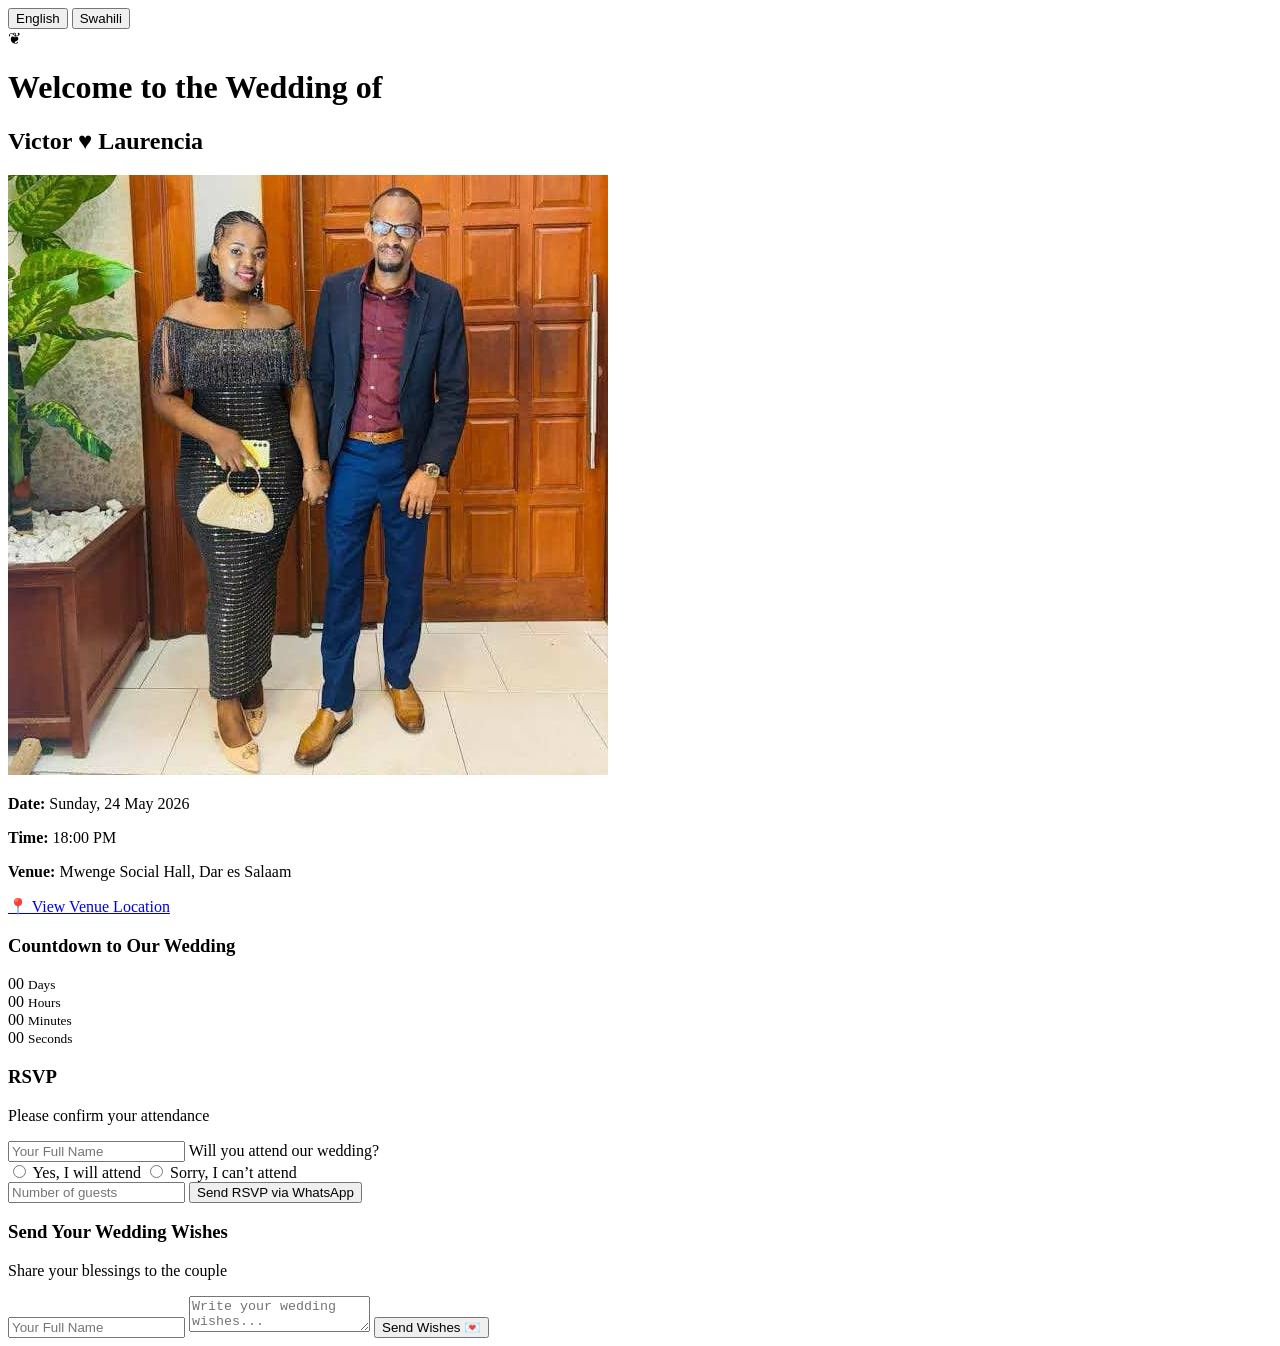
==== Joshua/index.html @ 0473316f "Create index.html" ====
<!DOCTYPE html>
<html lang="en">
<head>
<meta charset="UTF-8">
<title>Wedding Invitation</title>
<meta name="viewport" content="width=device-width, initial-scale=1.0">

<link href="https://fonts.googleapis.com/css2?family=Great+Vibes&family=Playfair+Display:wght@400;500;600;700&display=swap" rel="stylesheet">

<link rel="stylesheet" href="style.css">
</head>

<body>

<div class="container">

  <!-- LANGUAGE SWITCH -->
  <div class="lang-switch">
    <button type="button" onclick="setLang('en')">English</button>
    <button type="button" onclick="setLang('sw')">Swahili</button>
  </div>

  <!-- TOP DECORATION -->
  <div class="top-decoration">❦</div>

  <!-- HEADER -->
  <h1 id="site-title">Welcome to the Wedding of</h1>

  <div class="decorative-line"></div>

  <h2 id="couple-names">
    <span class="couple-name-style">Victor ♥ Laurencia</span>
  </h2>

  <div class="decorative-line small"></div>

  <!-- IMAGE -->
  <img src="../Assets/image/p-e.jpeg"
       alt="Wedding Picture"
       class="centered-image"
       id="secretImage">

  <!-- DETAILS -->
  <div class="details-section">

    <p id="date">
      <strong>Date:</strong> Sunday, 24 May 2026
    </p>

    <p id="time">
      <strong>Time:</strong> 18:00 PM
    </p>

    <p id="venue">
      <strong>Venue:</strong> Mwenge Social Hall, Dar es Salaam
    </p>

  </div>

  <!-- MAP BUTTON -->
  <a href="https://maps.google.com/?q=Mwenge+Social+Hall"
     target="_blank"
     class="venue-btn">

     📍 View Venue Location

  </a>

  <!-- COUNTDOWN -->
  <div class="countdown-container">

    <h3>Countdown to Our Wedding</h3>

    <div id="countdown">

      <div class="countdown-box">
        <span id="days">00</span>
        <small>Days</small>
      </div>

      <div class="countdown-box">
        <span id="hours">00</span>
        <small>Hours</small>
      </div>

      <div class="countdown-box">
        <span id="minutes">00</span>
        <small>Minutes</small>
      </div>

      <div class="countdown-box">
        <span id="seconds">00</span>
        <small>Seconds</small>
      </div>

    </div>

  </div>

  <!-- RSVP SECTION -->
  <div class="rsvp-section">

    <h3 id="rsvp-title">RSVP</h3>

    <p id="rsvp-subtitle">
      Please confirm your attendance
    </p>

    <form onsubmit="sendRSVP(event)">

      <input type="text"
             id="rsvpName"
             placeholder="Your Full Name"
             required>

      <label class="question" id="attendance-question">
        Will you attend our wedding?
      </label>

      <div class="attendance-options">

        <label class="option-card">

          <input type="radio"
                 name="attendance"
                 value="Will attend"
                 required>

          <span id="attend-yes">
            Yes, I will attend
          </span>

        </label>

        <label class="option-card">

          <input type="radio"
                 name="attendance"
                 value="Will not attend">

          <span id="attend-no">
            Sorry, I can’t attend
          </span>

        </label>

      </div>

      <input type="number"
             id="rsvpGuests"
             placeholder="Number of guests"
             min="1">

      <button type="submit" id="rsvp-btn">
        Send RSVP via WhatsApp
      </button>

    </form>

  </div>

  <!-- WISHES SECTION -->
  <div class="rsvp-section">

    <h3 id="wish-title">
      Send Your Wedding Wishes
    </h3>

    <p id="wish-subtitle">
      Share your blessings to the couple
    </p>

    <form onsubmit="sendWish(event)">

      <input type="text"
             id="wishName"
             placeholder="Your Full Name"
             required>

      <textarea id="wishMessage"
                placeholder="Write your wedding wishes..."
                required></textarea>

      <button type="submit" id="wish-btn">
        Send Wishes 💌
      </button>

    </form>

  </div>
  <!-- RECEPTION MODE -->

<div id="receptionPanel" style="display:none;">

<h3>Reception Mode</h3>

<p>Confirm Guest Entry</p>

<input
type="text"
id="guestCheckName"
placeholder="Enter Guest Name">

<button
type="button"
onclick="confirmEntry()">

✅ Confirm Entry

</button>

<p id="entryStatus"></p>

</div>

</div>

<script>

/* ================= COUNTDOWN ================= */

const weddingDate =
  new Date("May 24, 2026 18:00:00").getTime();

setInterval(() => {

  const now = new Date().getTime();
  const d = weddingDate - now;

  if(d <= 0) return;

  document.getElementById("days").textContent =
    Math.floor(d / (1000 * 60 * 60 * 24));

  document.getElementById("hours").textContent =
    Math.floor((d / (1000 * 60 * 60)) % 24);

  document.getElementById("minutes").textContent =
    Math.floor((d / (1000 * 60)) % 60);

  document.getElementById("seconds").textContent =
    Math.floor((d / 1000) % 60);

}, 1000);


/* ================= LANGUAGE SWITCH ================= */

function setLang(lang){

  if(lang === "sw"){

    document.getElementById("site-title").innerText =
      "Karibu Kwenye Harusi ya";

    document.getElementById("date").innerHTML =
      "<strong>Tarehe:</strong> Jumapili, 24 Mei 2026";

    document.getElementById("time").innerHTML =
      "<strong>Saa:</strong> 18:00 Jioni";

    document.getElementById("venue").innerHTML =
      "<strong>Ukumbi:</strong> Mwenge Social Hall, Dar es Salaam";

    document.querySelector(".venue-btn").innerHTML =
      "📍 Angalia Eneo la Ukumbi";

    document.getElementById("rsvp-title").innerText =
      "Thibitisha Mahudhurio";

    document.getElementById("rsvp-subtitle").innerText =
      "Tafadhali thibitisha uwepo wako";

    document.getElementById("attendance-question").innerText =
      "Je, utahudhuria harusi yetu?";

    document.getElementById("attend-yes").innerText =
      "Ndio, nitahudhuria";

    document.getElementById("attend-no").innerText =
      "Samahani, sitaweza kuhudhuria";

    document.getElementById("rsvpName").placeholder =
      "Jina lako kamili";

    document.getElementById("rsvpGuests").placeholder =
      "Idadi ya wageni";

    document.getElementById("rsvpMessage").placeholder =
      "Ujumbe wa ziada (si lazima)";

    document.getElementById("rsvp-btn").innerText =
      "Tuma RSVP kwa WhatsApp";

    document.getElementById("wish-title").innerText =
      "Tuma Neno la Baraka kwa Maharusi";

    document.getElementById("wish-subtitle").innerText =
      "Shiriki baraka zako kwa wapenzi hawa";

    document.getElementById("wishName").placeholder =
      "Jina lako kamili";

    document.getElementById("wishMessage").placeholder =
      "Andika ujumbe wako wa baraka...";

    document.getElementById("wish-btn").innerText =
      "Tuma Baraka 💌";

  }

  else {

    location.reload();

  }

}


function sendRSVP(e){

  e.preventDefault();

  const name =
    document.getElementById("rsvpName").value.trim();

  const selected =
    document.querySelector('input[name="attendance"]:checked');

  const guests =
    document.getElementById("rsvpGuests").value || "-";

  if(name === "") {
    alert("Please enter your full name");
    return;
  }

  if(!selected) {
    alert("Please select attendance option");
    return;
  }

  const attend = selected.value;

  const text =
`💍 WEDDING RSVP

Name: ${name}
Attendance: ${attend}
Guests: ${guests}`;

  const whatsappURL =
    "https://wa.me/255783532235?text=" + encodeURIComponent(text);

  // more reliable than window.open on GitHub Pages
  window.location.href = whatsappURL;
}

/* ================= WISHES ================= */

function sendWish(e){

  e.preventDefault();

  const name =
    document.getElementById("wishName").value;

  const msg =
    document.getElementById("wishMessage").value;

  const text =
`💌 WEDDING WISHES

Name: ${name}

Message:
${msg}`;

  const whatsappURL =
    "https://wa.me/255656240365?text=" +
    encodeURIComponent(text);

  window.open(whatsappURL, "_blank");

}

  /* ================= RECEPTION MODE ================= */

let pressTimer;

const img =
document.getElementById(
"secretImage"
);

const receptionPanel =
document.getElementById(
"receptionPanel"
);


img.addEventListener(
"touchstart",
startPress
);

img.addEventListener(
"mousedown",
startPress
);

img.addEventListener(
"touchend",
cancelPress
);

img.addEventListener(
"mouseup",
cancelPress
);

img.addEventListener(
"mouseleave",
cancelPress
);


function startPress(){

pressTimer=setTimeout(()=>{

const pin=
prompt(
"Enter Reception PIN:"
);

if(pin==="1999"){

alert(
"Reception Mode Activated ✅"
);

receptionPanel.style.display=
"block";

}
else{

alert(
"Wrong PIN ❌"
);

}

},3000);

}


function cancelPress(){

clearTimeout(
pressTimer
);

}


/* ================= CONFIRM ENTRY ================= */

function confirmEntry(){

const guest=

document.getElementById(
"guestCheckName"
).value.trim();


if(guest===""){

alert(
"Please enter guest name"
);

return;

}


const time=
new Date()
.toLocaleTimeString();


document.getElementById(
"entryStatus"
).innerHTML=`

✅ Entry Confirmed<br><br>

Guest:
<b>${guest}</b><br>

Time:
<b>${time}</b>

`;


/* optional send check-in to WhatsApp */

const txt=
`GUEST CHECK-IN ✅

Guest: ${guest}

Time: ${time}

Status: Allowed Entry`;

window.open(
"https://wa.me/255792800846?text="
+
encodeURIComponent(txt),

"_blank"
);

}
</script>

</body>
</html>
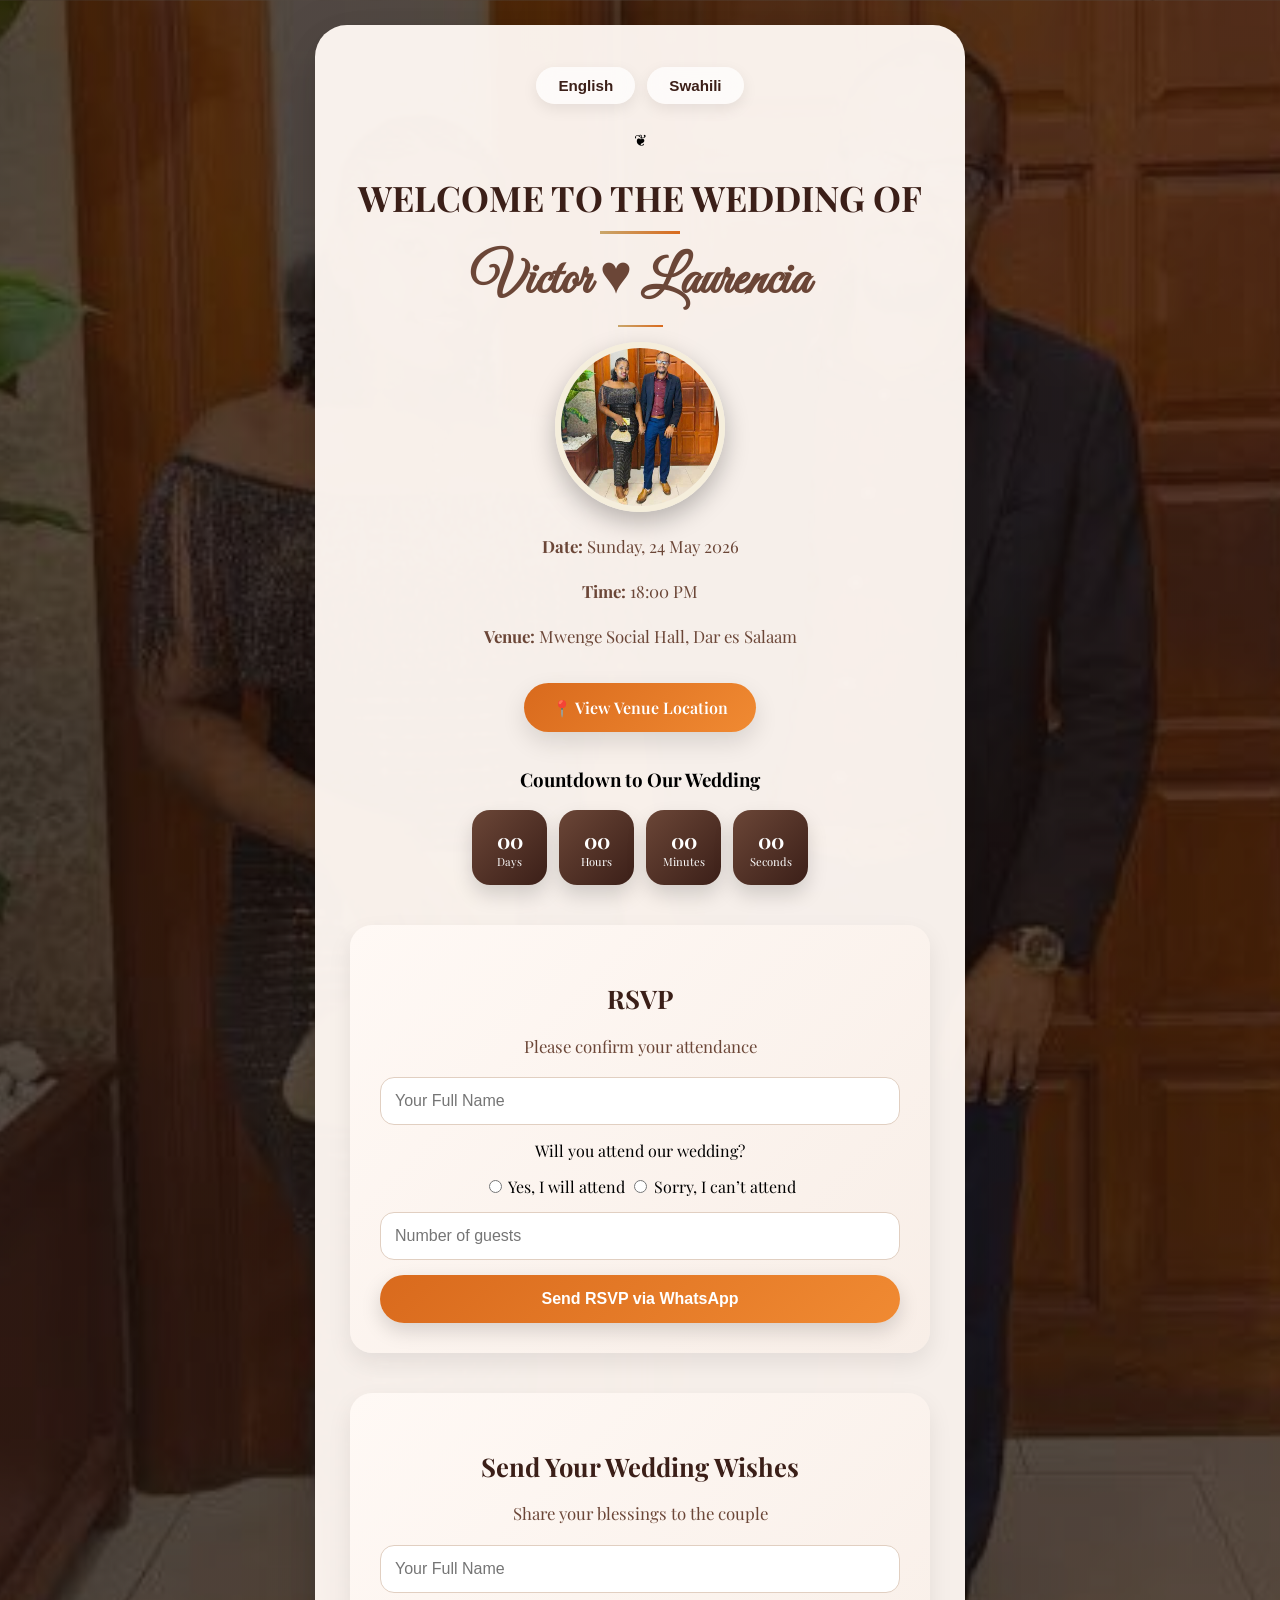
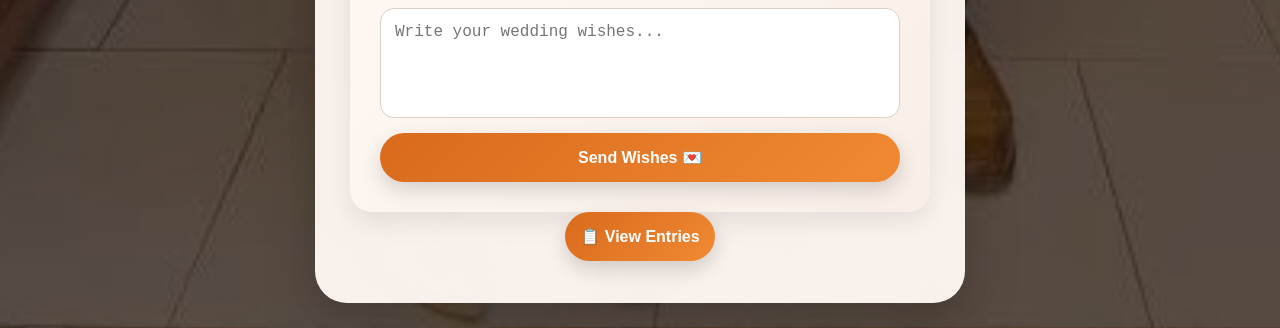
==== commit 220fbc24: "Update index.html" ====
--- a/Joshua/index.html
+++ b/Joshua/index.html
@@ -212,6 +212,16 @@
 <p id="entryStatus"></p>
 
 </div>
+  
+  <button
+type="button"
+onclick="showEntries()">
+
+📋 View Entries
+
+</button>
+
+<div id="savedEntries"></div>
 
 </div>
 
@@ -471,13 +481,11 @@
 
 function confirmEntry(){
 
-const guest=
-
+const guest =
 document.getElementById(
 "guestCheckName"
 ).value.trim();
 
-
 if(guest===""){
 
 alert(
@@ -488,16 +496,37 @@
 
 }
 
-
-const time=
+const time =
 new Date()
 .toLocaleTimeString();
 
 
+let entries = JSON.parse(
+localStorage.getItem(
+"guestEntries"
+)
+) || [];
+
+
+entries.push({
+
+guest: guest,
+time: time
+
+});
+
+
+localStorage.setItem(
+"guestEntries",
+JSON.stringify(entries)
+);
+
+
 document.getElementById(
 "entryStatus"
-).innerHTML=`
-
+).innerHTML=
+
+`
 ✅ Entry Confirmed<br><br>
 
 Guest:
@@ -508,25 +537,30 @@
 
 `;
 
-
-/* optional send check-in to WhatsApp */
-
-const txt=
-`GUEST CHECK-IN ✅
-
-Guest: ${guest}
-
-Time: ${time}
-
-Status: Allowed Entry`;
-
-window.open(
-"https://wa.me/255792800846?text="
-+
-encodeURIComponent(txt),
-
-"_blank"
-);
+}
+  function showEntries(){
+
+const entries =
+JSON.parse(
+localStorage.getItem(
+"guestEntries"
+)
+) || [];
+
+let html="";
+
+entries.forEach((e,index)=>{
+
+html +=
+`${index+1}.
+${e.guest}
+(${e.time})<br>`;
+
+});
+
+document.getElementById(
+"savedEntries"
+).innerHTML=html;
 
 }
 </script>
--- a/Joshua/style.css
+++ b/Joshua/style.css
@@ -0,0 +1,404 @@
+:root {
+
+  --chocolate-dark: #3b1f18;
+  --mocha-brown: #6b4637;
+  --burnt-orange: #d96a1d;
+  --soft-orange: #f08a32;
+  --cream: #f5eedc;
+  --gold: #c9a66b;
+
+  --shadow-soft: rgba(0,0,0,0.12);
+  --shadow-strong: rgba(0,0,0,0.25);
+}
+
+* {
+  box-sizing: border-box;
+}
+
+body {
+  margin: 0;
+  font-family: 'Playfair Display', serif;
+
+  min-height: 100vh;
+  display: flex;
+  justify-content: center;
+  align-items: center;
+
+  padding: 25px;
+
+  background:
+    linear-gradient(rgba(28,15,10,0.72), rgba(28,15,10,0.72)),
+    url("../Assets/image/p-e.jpeg");
+
+  background-size: cover;
+  background-position: center;
+}
+
+/* ================= CONTAINER ================= */
+
+.container {
+  background: rgba(255,248,243,0.96);
+
+  width: 100%;
+  max-width: 650px;
+
+  padding: 42px 35px;
+
+  border-radius: 32px;
+
+  text-align: center;
+
+  box-shadow:
+    0 10px 30px rgba(0,0,0,0.08),
+    0 20px 60px rgba(0,0,0,0.15);
+}
+
+/* ================= TITLES ================= */
+
+h1 {
+  font-size: 2.2rem;
+  color: var(--chocolate-dark);
+  text-transform: uppercase;
+  margin-bottom: 10px;
+}
+
+h2 {
+  margin: 10px 0;
+}
+
+/* COUPLE NAME */
+.couple-name-style {
+  font-family: 'Great Vibes', cursive;
+  font-size: 3.4rem;
+  color: var(--mocha-brown);
+}
+
+/* ================= IMAGE ================= */
+
+.centered-image {
+  width: 170px;
+  height: 170px;
+
+  object-fit: cover;
+  border-radius: 50%;
+
+  border: 6px solid var(--cream);
+
+  box-shadow: 0 10px 25px var(--shadow-strong);
+
+  margin: 15px auto 20px;
+
+  display: block;
+
+  transition: 0.3s ease;
+}
+
+.centered-image:hover {
+  transform: scale(1.04);
+}
+
+/* ================= LINES ================= */
+
+.decorative-line {
+  width: 80px;
+  height: 3px;
+  margin: 10px auto;
+  background: linear-gradient(to right, var(--gold), var(--burnt-orange));
+}
+
+.decorative-line.small {
+  width: 45px;
+  height: 2px;
+}
+
+/* ================= TEXT ================= */
+
+p {
+  color: var(--mocha-brown);
+  font-size: 1.05rem;
+  line-height: 1.7;
+}
+
+/* ================= LINK ================= */
+
+a {
+  display: inline-block;
+  margin-top: 15px;
+
+  padding: 14px 28px;
+  border-radius: 40px;
+
+  text-decoration: none;
+  color: white;
+  font-weight: 600;
+
+  background: linear-gradient(135deg, var(--burnt-orange), var(--soft-orange));
+
+  box-shadow: 0 10px 25px rgba(0,0,0,0.12);
+
+  transition: 0.3s ease;
+}
+
+a:hover {
+  transform: translateY(-3px);
+}
+
+/* ================= COUNTDOWN ================= */
+
+.countdown-container {
+  margin-top: 35px;
+}
+
+#countdown {
+  display: flex;
+  justify-content: center;
+  gap: 12px;
+  flex-wrap: wrap;
+}
+
+.countdown-box {
+  width: 75px;
+  height: 75px;
+
+  border-radius: 18px;
+
+  display: flex;
+  flex-direction: column;
+  justify-content: center;
+  align-items: center;
+
+  background: linear-gradient(135deg, var(--mocha-brown), var(--chocolate-dark));
+
+  color: white;
+
+  box-shadow: 0 10px 20px rgba(0,0,0,0.15);
+}
+
+.countdown-box span {
+  font-size: 1.3rem;
+  font-weight: 700;
+}
+
+.countdown-box small {
+  font-size: 0.7rem;
+}
+
+/* ================= WISHES SECTION ================= */
+
+.rsvp-section {
+  margin-top: 40px;
+  padding: 30px;
+
+  border-radius: 22px;
+
+  background: linear-gradient(135deg, #fff9f5, #f8eee7);
+
+  box-shadow: 0 10px 25px rgba(0,0,0,0.08);
+}
+
+.rsvp-section h3 {
+  font-size: 1.6rem;
+  color: var(--chocolate-dark);
+  margin-bottom: 8px;
+}
+
+/* ================= FORM ================= */
+
+form {
+  display: flex;
+  flex-direction: column;
+  gap: 15px;
+}
+
+input, textarea {
+  padding: 14px;
+  border-radius: 14px;
+
+  border: 1px solid #e1cfc1;
+
+  font-size: 1rem;
+
+  outline: none;
+
+  transition: 0.2s ease;
+}
+
+input:focus,
+textarea:focus {
+  border-color: var(--burnt-orange);
+  box-shadow: 0 0 0 3px rgba(217,106,29,0.18);
+}
+
+textarea {
+  height: 110px;
+  resize: none;
+}
+
+/* ================= BUTTON ================= */
+
+button {
+  padding: 15px;
+
+  border: none;
+  border-radius: 40px;
+
+  font-size: 1rem;
+  font-weight: 700;
+
+  color: white;
+
+  cursor: pointer;
+
+  background: linear-gradient(135deg, var(--burnt-orange), var(--soft-orange));
+
+  box-shadow: 0 8px 20px rgba(0,0,0,0.15);
+
+  transition: 0.3s ease;
+}
+
+button:hover {
+  transform: translateY(-2px);
+  background: var(--chocolate-dark);
+}
+
+/* ================= MOBILE ================= */
+
+@media(max-width: 520px) {
+
+  body {
+    padding: 15px;
+  }
+
+  .container {
+    padding: 25px 18px;
+  }
+
+  h1 {
+    font-size: 1.8rem;
+  }
+
+  .couple-name-style {
+    font-size: 2.8rem;
+  }
+
+  .centered-image {
+    width: 140px;
+    height: 140px;
+  }
+
+  .countdown-box {
+    width: 65px;
+    height: 65px;
+  }
+
+  button,
+  a {
+    width: 100%;
+  }
+}
+/* ================= LANGUAGE SWITCH ================= */
+
+.lang-switch {
+
+  display: flex;
+  justify-content: center;
+  gap: 12px;
+
+  margin-bottom: 25px;
+}
+
+.lang-switch button {
+
+  padding: 10px 22px;
+
+  border: none;
+  border-radius: 30px;
+
+  background: rgba(255,255,255,0.7);
+
+  color: var(--chocolate-dark);
+
+  font-size: 0.95rem;
+  font-weight: 600;
+
+  cursor: pointer;
+
+  backdrop-filter: blur(10px);
+
+  transition: 0.3s ease;
+
+  box-shadow: 0 5px 15px rgba(0,0,0,0.08);
+}
+
+.lang-switch button:hover {
+
+  background: linear-gradient(
+    135deg,
+    var(--burnt-orange),
+    var(--soft-orange)
+  );
+
+  color: white;
+
+  transform: translateY(-2px);
+}
+/* =======================
+RECEPTION MODE
+======================= */
+
+#receptionPanel{
+
+margin-top:35px;
+
+padding:25px;
+
+border-radius:20px;
+
+background:linear-gradient(
+135deg,
+#fff7fb,
+#f8fff7
+);
+
+box-shadow:
+0 10px 20px rgba(
+0,0,0,0.1
+);
+
+}
+
+#receptionPanel h3{
+
+color:var(--sage-green);
+
+margin-bottom:10px;
+
+}
+
+#receptionPanel input{
+
+width:100%;
+
+padding:14px;
+
+border-radius:15px;
+
+border:1px solid #ddd;
+
+margin-bottom:15px;
+
+font-size:1rem;
+
+}
+
+#entryStatus{
+
+margin-top:20px;
+
+font-weight:bold;
+
+color:green;
+
+line-height:1.8;
+
+}
